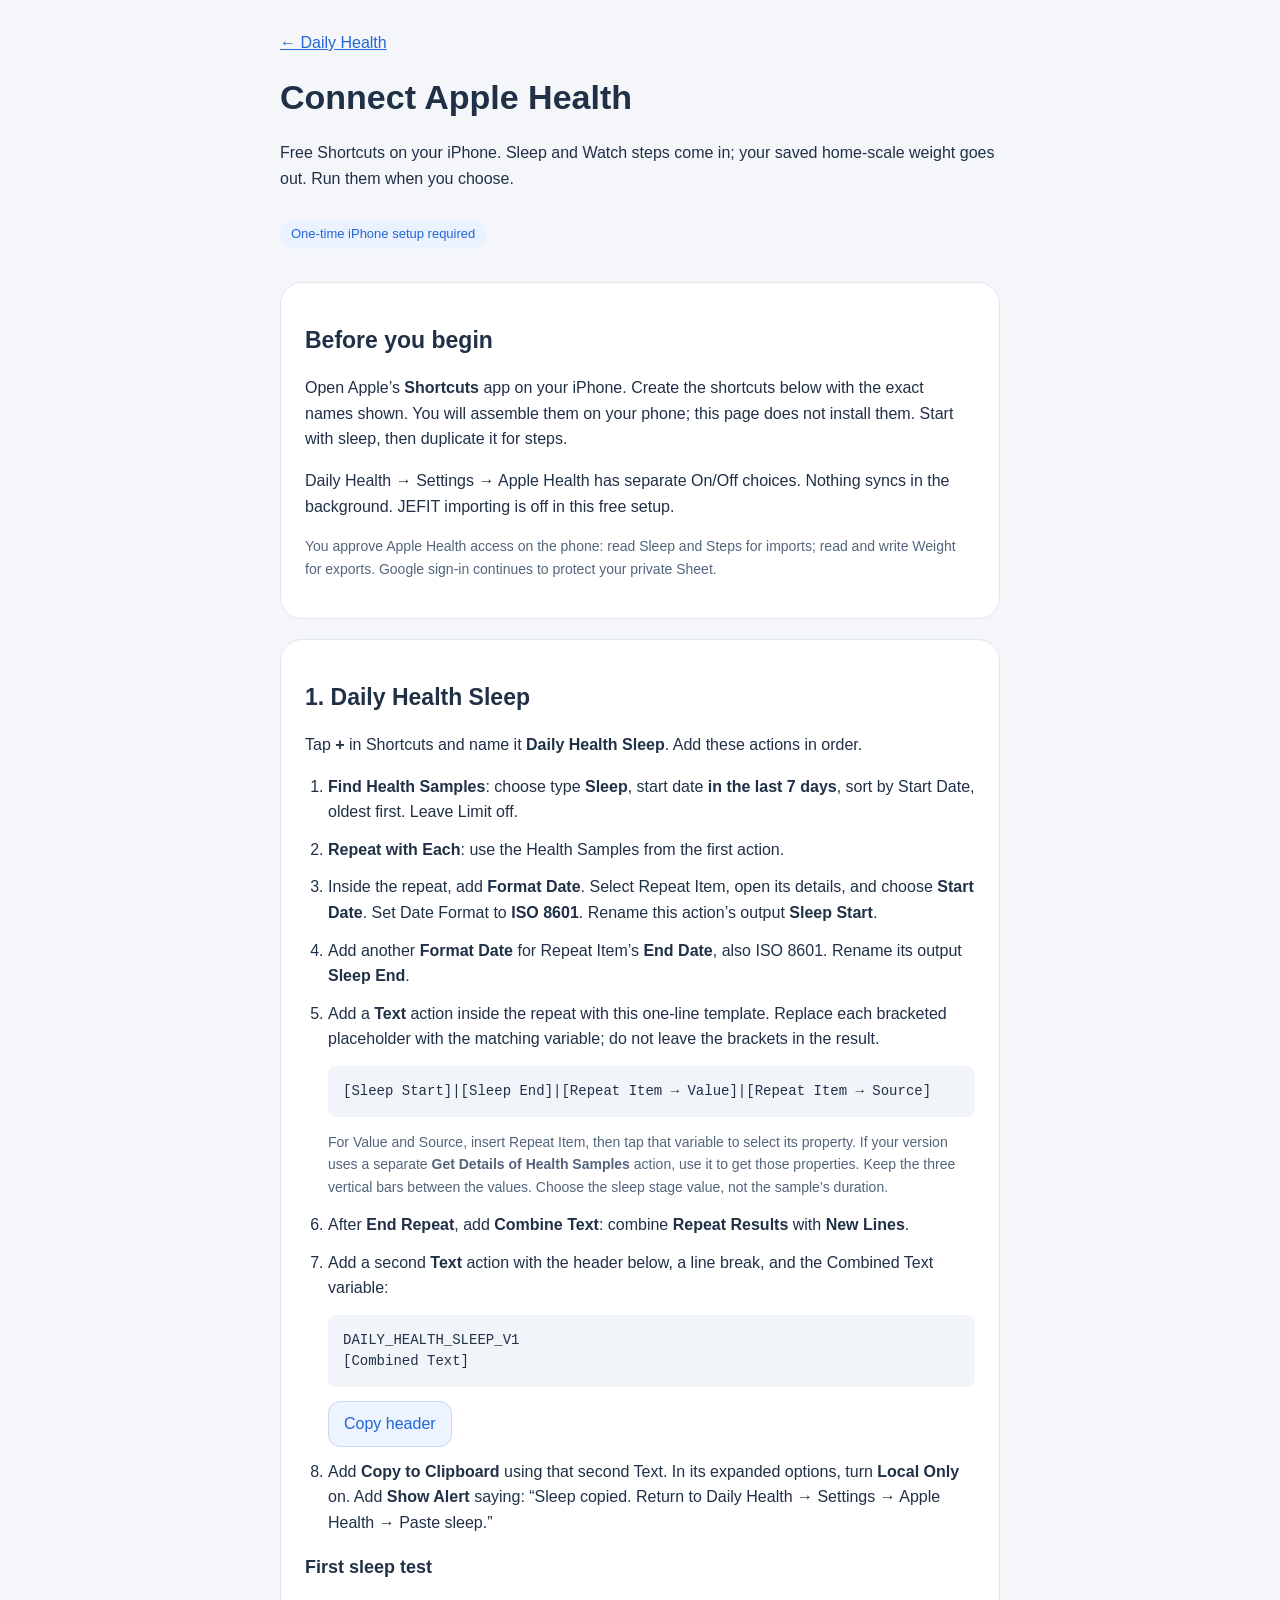
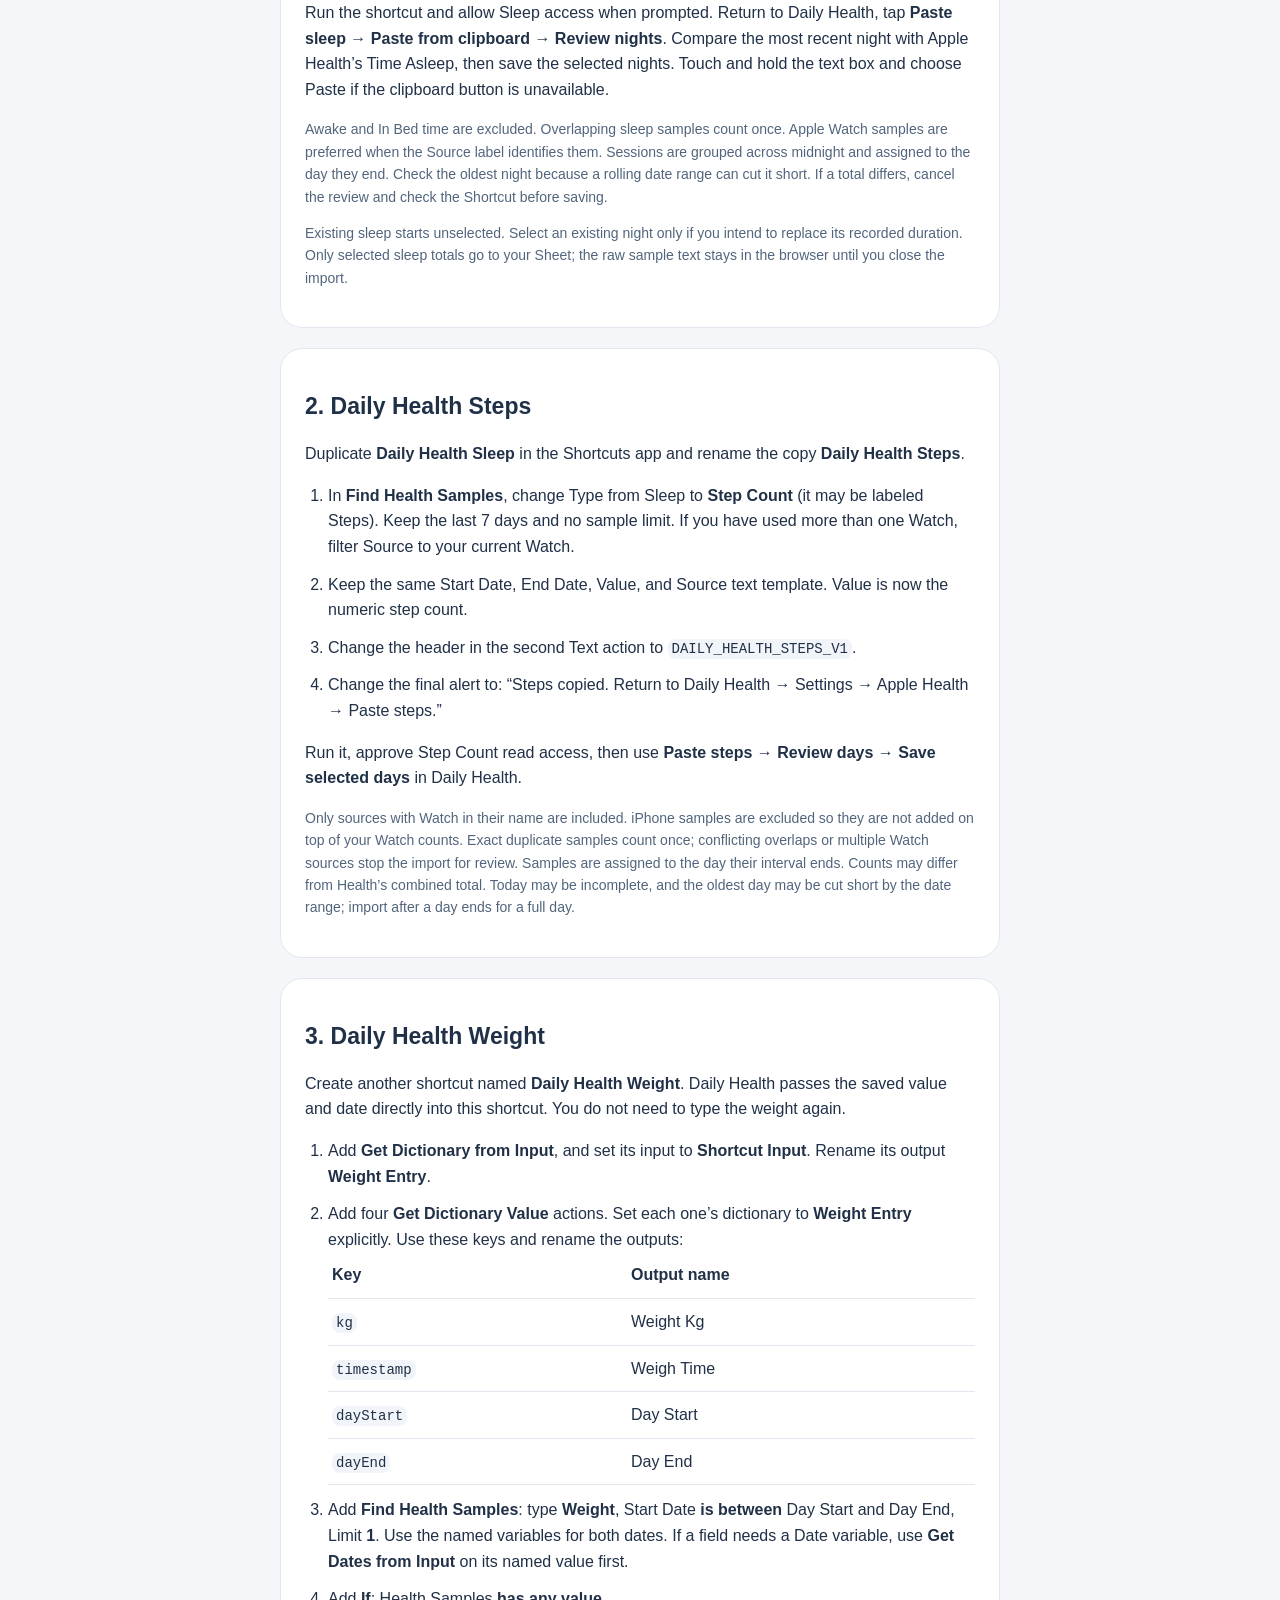
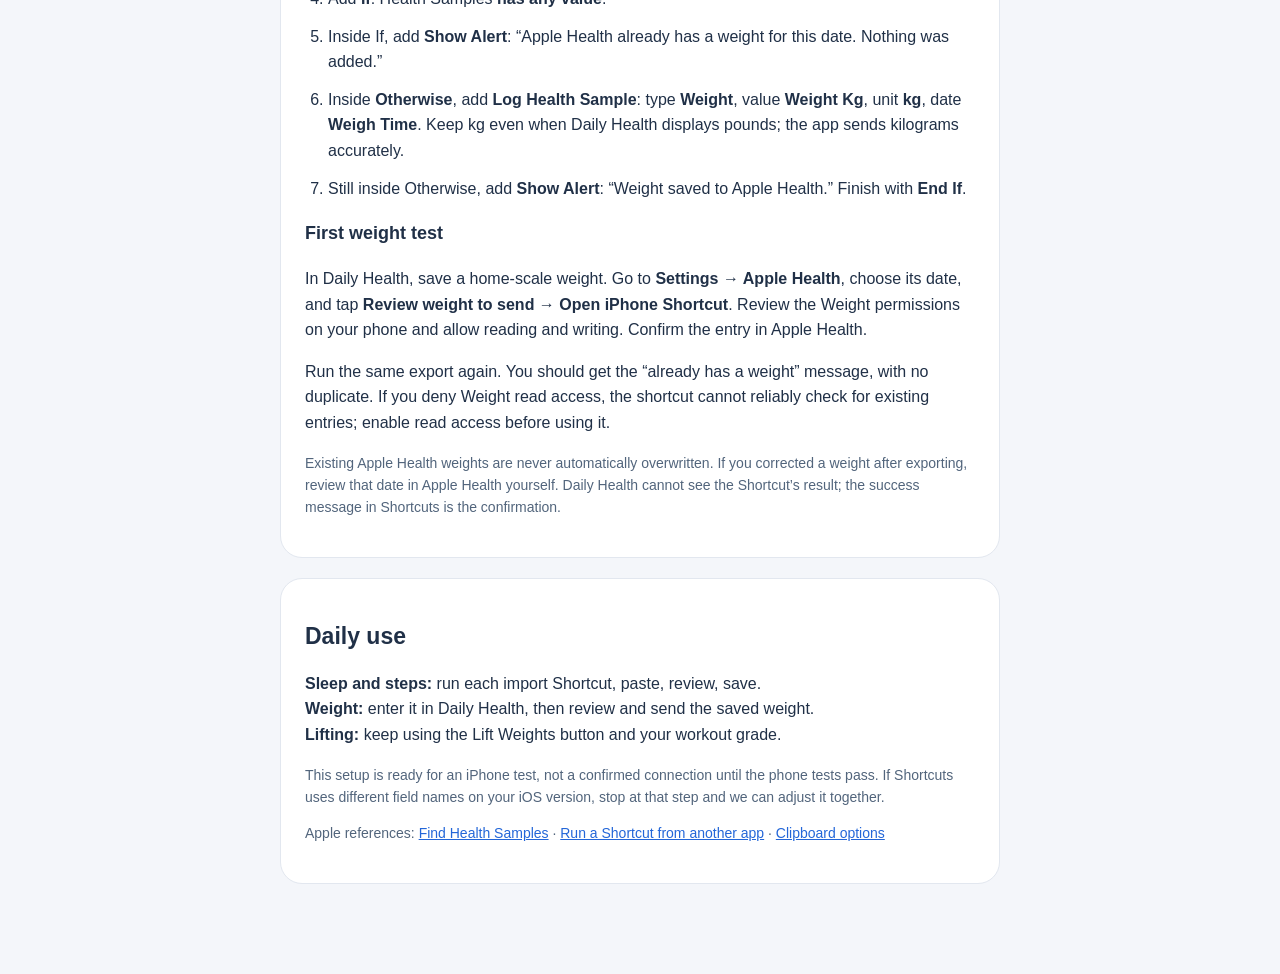
==== apple-health-setup.html @ aa25a43f "Add daily steps and free Apple Health Shortcut import/export" ====
<!doctype html>
<html lang="en"><head><meta charset="utf-8"><meta name="viewport" content="width=device-width,initial-scale=1"><title>Apple Health setup · Daily Health</title><link rel="apple-touch-icon" sizes="180x180" href="/apple-touch-icon.png">
  <link rel="icon" type="image/png" sizes="192x192" href="/assets/icon-192.png">
  <link rel="manifest" href="/manifest.webmanifest">
  <meta name="apple-mobile-web-app-capable" content="yes">
  <meta name="mobile-web-app-capable" content="yes">
  <meta name="apple-mobile-web-app-status-bar-style" content="default">
<style>body{font:16px/1.6 -apple-system,BlinkMacSystemFont,"Segoe UI",sans-serif;background:#f4f6fa;color:#203047;margin:0}main{max-width:720px;margin:auto;padding:30px 20px 70px}h1{font-size:34px;line-height:1.15}h2{font-size:23px;line-height:1.3}h3{font-size:18px}section{padding:24px;background:white;border:1px solid #e2e7ef;border-radius:22px;margin:20px 0}li{margin:12px 0}ol{padding-left:23px}a{color:#2366d8}code,pre{font:14px/1.5 ui-monospace,monospace;background:#f1f4f9;border-radius:8px}code{padding:2px 4px}pre{padding:15px;white-space:pre-wrap;overflow-wrap:anywhere}.note{font-size:14px;color:#52657c}.tag{display:inline-block;border-radius:30px;padding:4px 11px;background:#eaf2ff;color:#2366d8;font-size:13px}table{border-collapse:collapse;width:100%}td,th{text-align:left;padding:10px 4px;border-bottom:1px solid #e2e7ef}button{font:inherit;min-height:44px;border:1px solid #cbd9eb;border-radius:12px;padding:9px 15px;background:#edf3ff;color:#2366d8}summary{font-weight:650;cursor:pointer;min-height:44px}</style></head>
<body><main><a href="/">← Daily Health</a><h1>Connect Apple Health</h1><p>Free Shortcuts on your iPhone. Sleep and Watch steps come in; your saved home-scale weight goes out. Run them when you choose.</p><p class="tag">One-time iPhone setup required</p>
<section><h2>Before you begin</h2><p>Open Apple’s <strong>Shortcuts</strong> app on your iPhone. Create the shortcuts below with the exact names shown. You will assemble them on your phone; this page does not install them. Start with sleep, then duplicate it for steps.</p><p>Daily Health → Settings → Apple Health has separate On/Off choices. Nothing syncs in the background. JEFIT importing is off in this free setup.</p><p class="note">You approve Apple Health access on the phone: read Sleep and Steps for imports; read and write Weight for exports. Google sign-in continues to protect your private Sheet.</p></section>
<section id="sleep"><h2>1. Daily Health Sleep</h2><p>Tap <strong>+</strong> in Shortcuts and name it <strong>Daily Health Sleep</strong>. Add these actions in order.</p>
<ol><li><strong>Find Health Samples</strong>: choose type <strong>Sleep</strong>, start date <strong>in the last 7 days</strong>, sort by Start Date, oldest first. Leave Limit off.</li>
<li><strong>Repeat with Each</strong>: use the Health Samples from the first action.</li>
<li>Inside the repeat, add <strong>Format Date</strong>. Select Repeat Item, open its details, and choose <strong>Start Date</strong>. Set Date Format to <strong>ISO 8601</strong>. Rename this action’s output <strong>Sleep Start</strong>.</li>
<li>Add another <strong>Format Date</strong> for Repeat Item’s <strong>End Date</strong>, also ISO 8601. Rename its output <strong>Sleep End</strong>.</li>
<li>Add a <strong>Text</strong> action inside the repeat with this one-line template. Replace each bracketed placeholder with the matching variable; do not leave the brackets in the result.
<pre>[Sleep Start]|[Sleep End]|[Repeat Item → Value]|[Repeat Item → Source]</pre>
<p class="note">For Value and Source, insert Repeat Item, then tap that variable to select its property. If your version uses a separate <strong>Get Details of Health Samples</strong> action, use it to get those properties. Keep the three vertical bars between the values. Choose the sleep stage value, not the sample’s duration.</p></li>
<li>After <strong>End Repeat</strong>, add <strong>Combine Text</strong>: combine <strong>Repeat Results</strong> with <strong>New Lines</strong>.</li>
<li>Add a second <strong>Text</strong> action with the header below, a line break, and the Combined Text variable:
<pre>DAILY_HEALTH_SLEEP_V1
[Combined Text]</pre><button type="button" id="copy-header">Copy header</button></li>
<li>Add <strong>Copy to Clipboard</strong> using that second Text. In its expanded options, turn <strong>Local Only</strong> on. Add <strong>Show Alert</strong> saying: “Sleep copied. Return to Daily Health → Settings → Apple Health → Paste sleep.”</li></ol>
<h3>First sleep test</h3><p>Run the shortcut and allow Sleep access when prompted. Return to Daily Health, tap <strong>Paste sleep → Paste from clipboard → Review nights</strong>. Compare the most recent night with Apple Health’s Time Asleep, then save the selected nights. Touch and hold the text box and choose Paste if the clipboard button is unavailable.</p><p class="note">Awake and In Bed time are excluded. Overlapping sleep samples count once. Apple Watch samples are preferred when the Source label identifies them. Sessions are grouped across midnight and assigned to the day they end. Check the oldest night because a rolling date range can cut it short. If a total differs, cancel the review and check the Shortcut before saving.</p><p class="note">Existing sleep starts unselected. Select an existing night only if you intend to replace its recorded duration. Only selected sleep totals go to your Sheet; the raw sample text stays in the browser until you close the import.</p></section>
<section id="steps"><h2>2. Daily Health Steps</h2><p>Duplicate <strong>Daily Health Sleep</strong> in the Shortcuts app and rename the copy <strong>Daily Health Steps</strong>.</p><ol><li>In <strong>Find Health Samples</strong>, change Type from Sleep to <strong>Step Count</strong> (it may be labeled Steps). Keep the last 7 days and no sample limit. If you have used more than one Watch, filter Source to your current Watch.</li><li>Keep the same Start Date, End Date, Value, and Source text template. Value is now the numeric step count.</li><li>Change the header in the second Text action to <code>DAILY_HEALTH_STEPS_V1</code>.</li><li>Change the final alert to: “Steps copied. Return to Daily Health → Settings → Apple Health → Paste steps.”</li></ol><p>Run it, approve Step Count read access, then use <strong>Paste steps → Review days → Save selected days</strong> in Daily Health.</p><p class="note">Only sources with Watch in their name are included. iPhone samples are excluded so they are not added on top of your Watch counts. Exact duplicate samples count once; conflicting overlaps or multiple Watch sources stop the import for review. Samples are assigned to the day their interval ends. Counts may differ from Health’s combined total. Today may be incomplete, and the oldest day may be cut short by the date range; import after a day ends for a full day.</p></section>
<section id="weight"><h2>3. Daily Health Weight</h2><p>Create another shortcut named <strong>Daily Health Weight</strong>. Daily Health passes the saved value and date directly into this shortcut. You do not need to type the weight again.</p>
<ol><li>Add <strong>Get Dictionary from Input</strong>, and set its input to <strong>Shortcut Input</strong>. Rename its output <strong>Weight Entry</strong>.</li>
<li>Add four <strong>Get Dictionary Value</strong> actions. Set each one’s dictionary to <strong>Weight Entry</strong> explicitly. Use these keys and rename the outputs:
<table><tr><th>Key</th><th>Output name</th></tr><tr><td><code>kg</code></td><td>Weight Kg</td></tr><tr><td><code>timestamp</code></td><td>Weigh Time</td></tr><tr><td><code>dayStart</code></td><td>Day Start</td></tr><tr><td><code>dayEnd</code></td><td>Day End</td></tr></table></li>
<li>Add <strong>Find Health Samples</strong>: type <strong>Weight</strong>, Start Date <strong>is between</strong> Day Start and Day End, Limit <strong>1</strong>. Use the named variables for both dates. If a field needs a Date variable, use <strong>Get Dates from Input</strong> on its named value first.</li>
<li>Add <strong>If</strong>: Health Samples <strong>has any value</strong>.</li>
<li>Inside If, add <strong>Show Alert</strong>: “Apple Health already has a weight for this date. Nothing was added.”</li>
<li>Inside <strong>Otherwise</strong>, add <strong>Log Health Sample</strong>: type <strong>Weight</strong>, value <strong>Weight Kg</strong>, unit <strong>kg</strong>, date <strong>Weigh Time</strong>. Keep kg even when Daily Health displays pounds; the app sends kilograms accurately.</li>
<li>Still inside Otherwise, add <strong>Show Alert</strong>: “Weight saved to Apple Health.” Finish with <strong>End If</strong>.</li></ol>
<h3>First weight test</h3><p>In Daily Health, save a home-scale weight. Go to <strong>Settings → Apple Health</strong>, choose its date, and tap <strong>Review weight to send → Open iPhone Shortcut</strong>. Review the Weight permissions on your phone and allow reading and writing. Confirm the entry in Apple Health.</p><p>Run the same export again. You should get the “already has a weight” message, with no duplicate. If you deny Weight read access, the shortcut cannot reliably check for existing entries; enable read access before using it.</p><p class="note">Existing Apple Health weights are never automatically overwritten. If you corrected a weight after exporting, review that date in Apple Health yourself. Daily Health cannot see the Shortcut’s result; the success message in Shortcuts is the confirmation.</p></section>
<section><h2>Daily use</h2><p><strong>Sleep and steps:</strong> run each import Shortcut, paste, review, save.<br><strong>Weight:</strong> enter it in Daily Health, then review and send the saved weight.<br><strong>Lifting:</strong> keep using the Lift Weights button and your workout grade.</p><p class="note">This setup is ready for an iPhone test, not a confirmed connection until the phone tests pass. If Shortcuts uses different field names on your iOS version, stop at that step and we can adjust it together.</p><p class="note">Apple references: <a href="https://support.apple.com/guide/shortcuts/apd3c845e881/ios">Find Health Samples</a> · <a href="https://support.apple.com/guide/shortcuts/apd624386f42/ios">Run a Shortcut from another app</a> · <a href="https://support.apple.com/guide/shortcuts/apd081d9d61f/ios">Clipboard options</a></p></section>
</main><script>document.getElementById('copy-header').onclick=async function(){try{await navigator.clipboard.writeText('DAILY_HEALTH_SLEEP_V1');this.textContent='Copied';}catch{this.textContent='Select and copy DAILY_HEALTH_SLEEP_V1 above';}};</script></body></html>
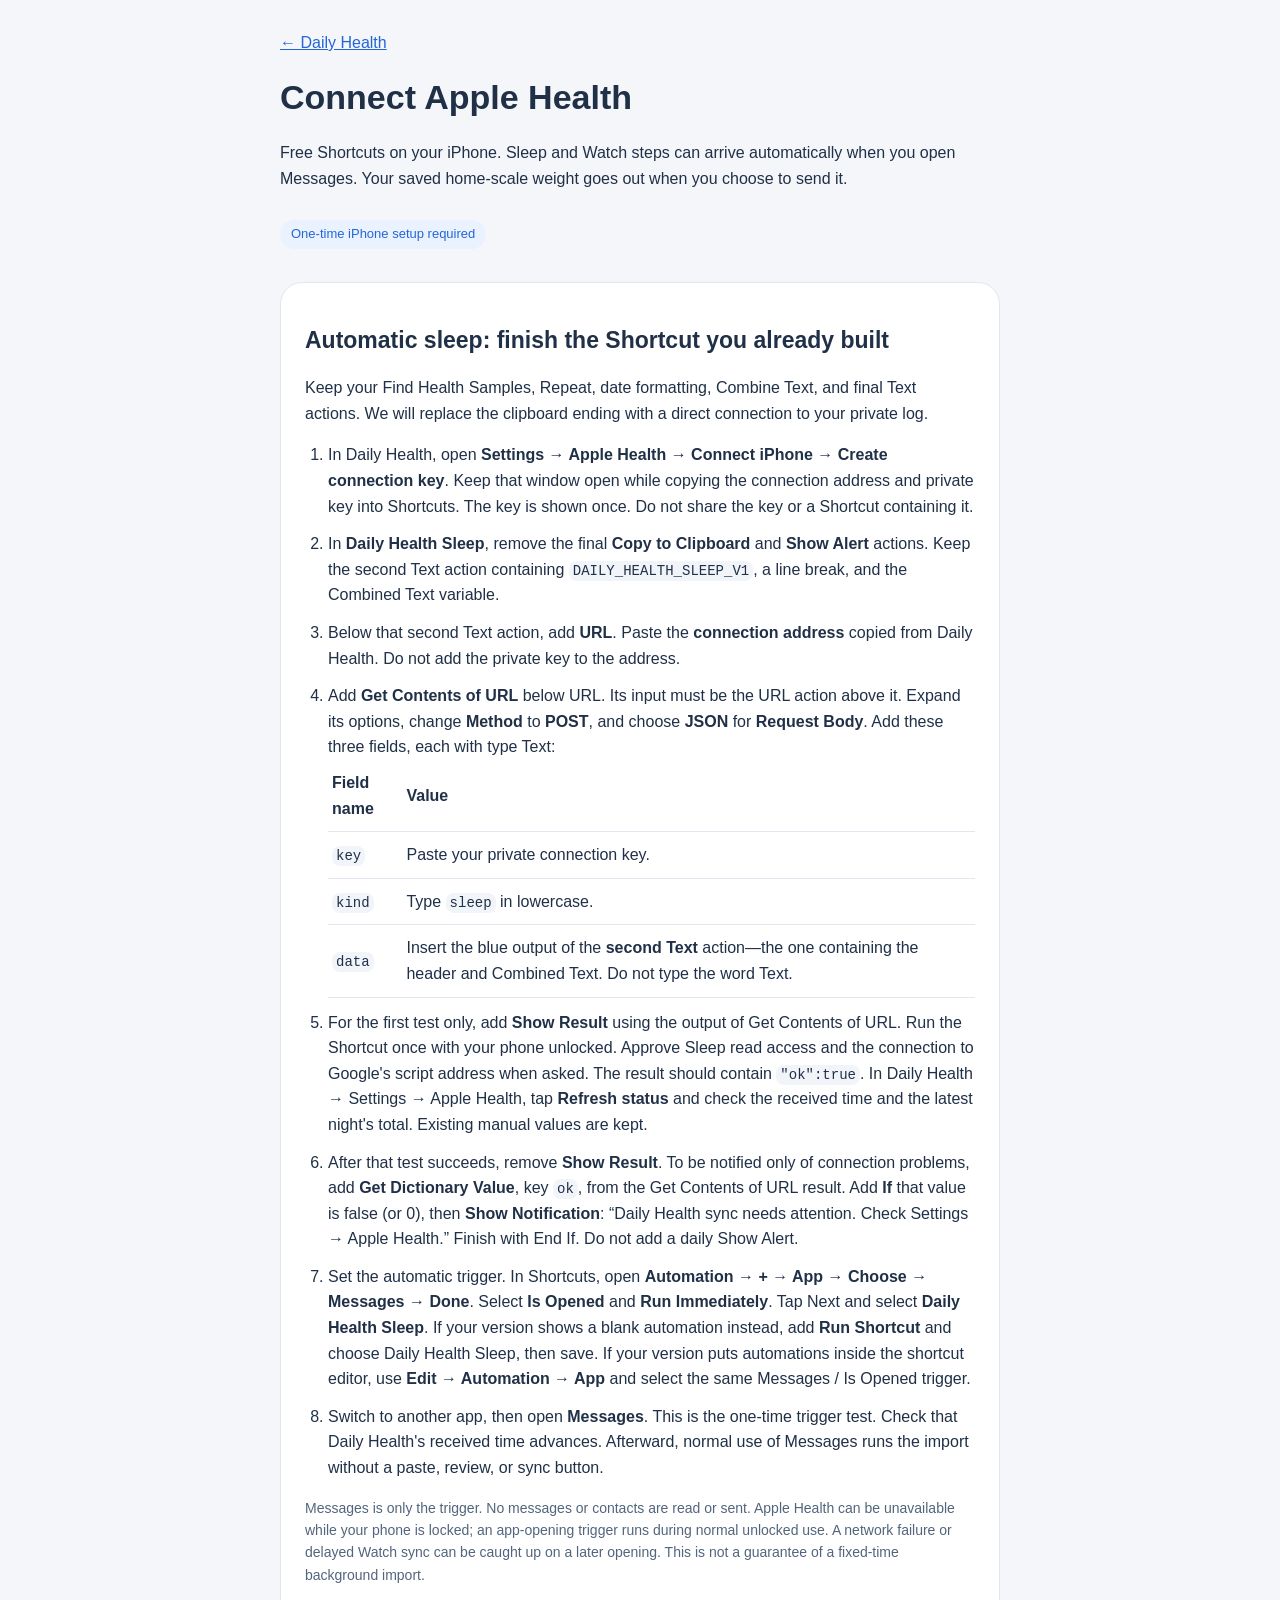
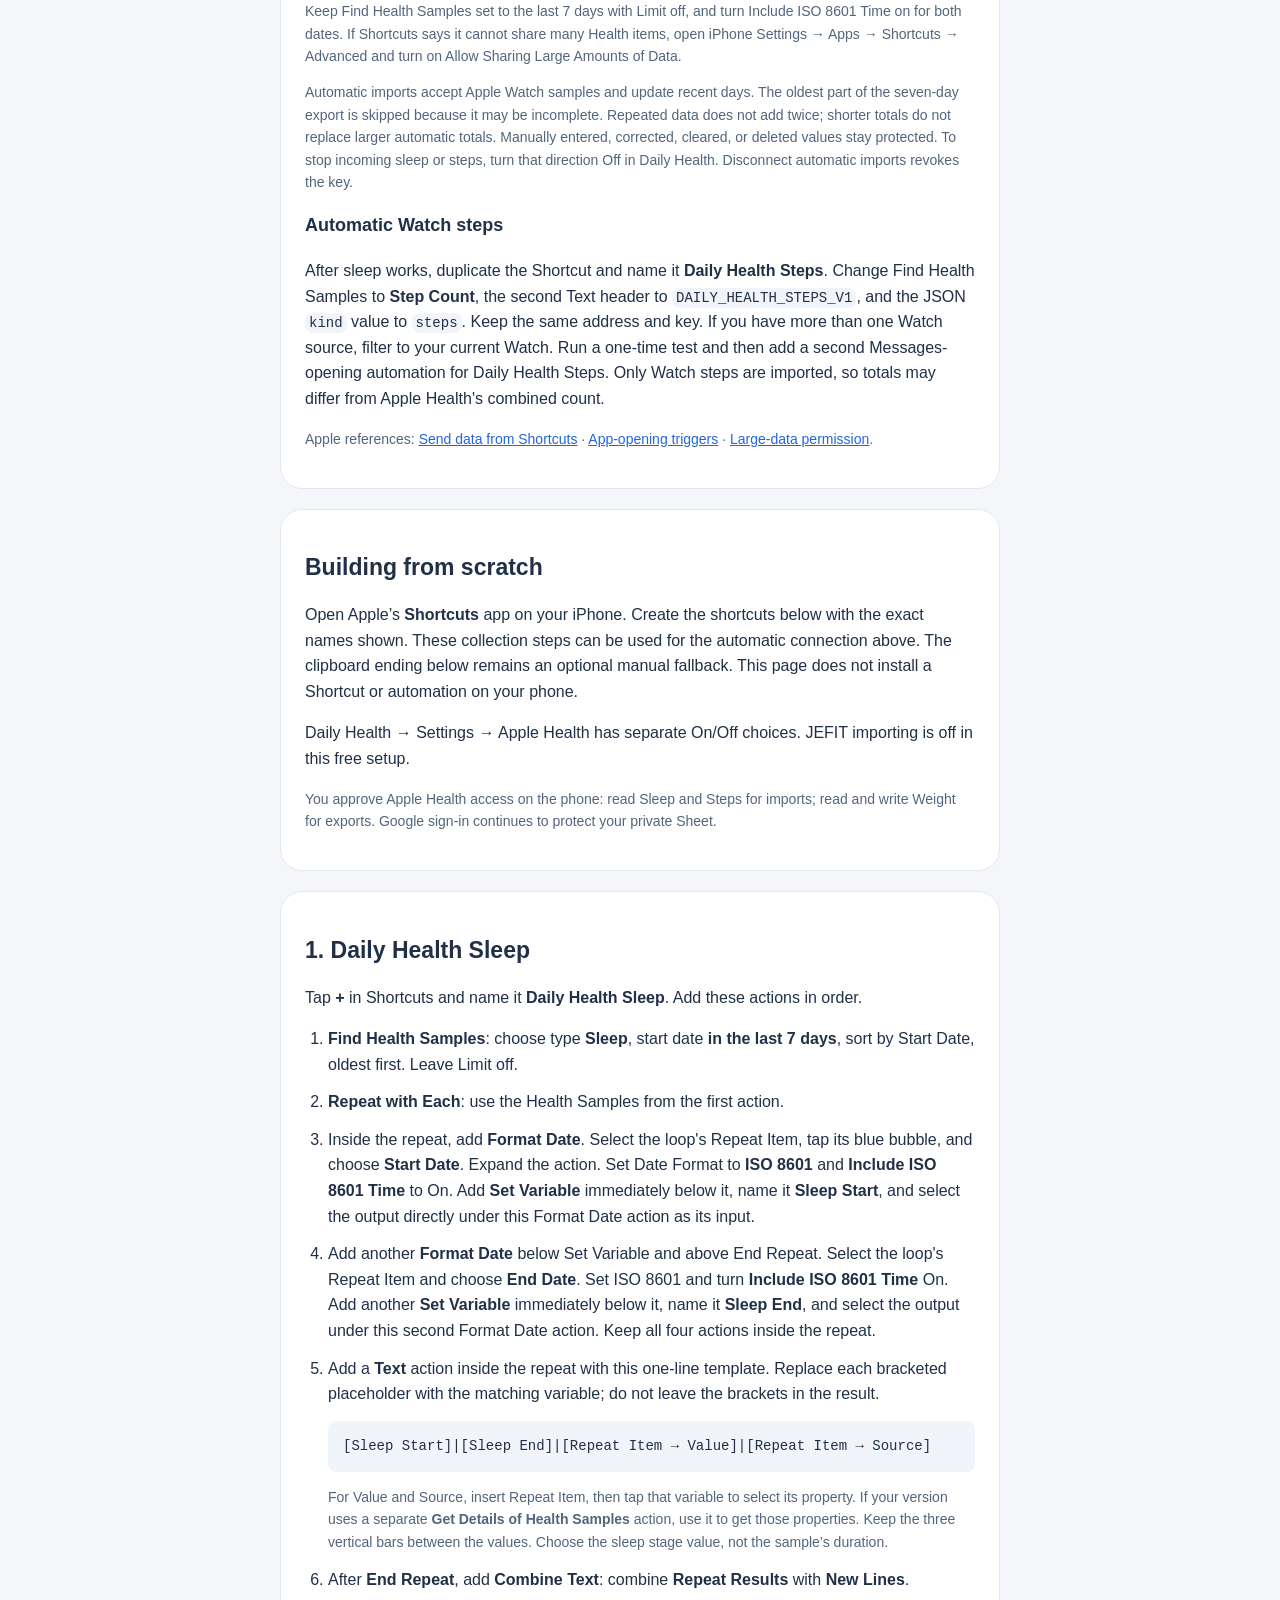
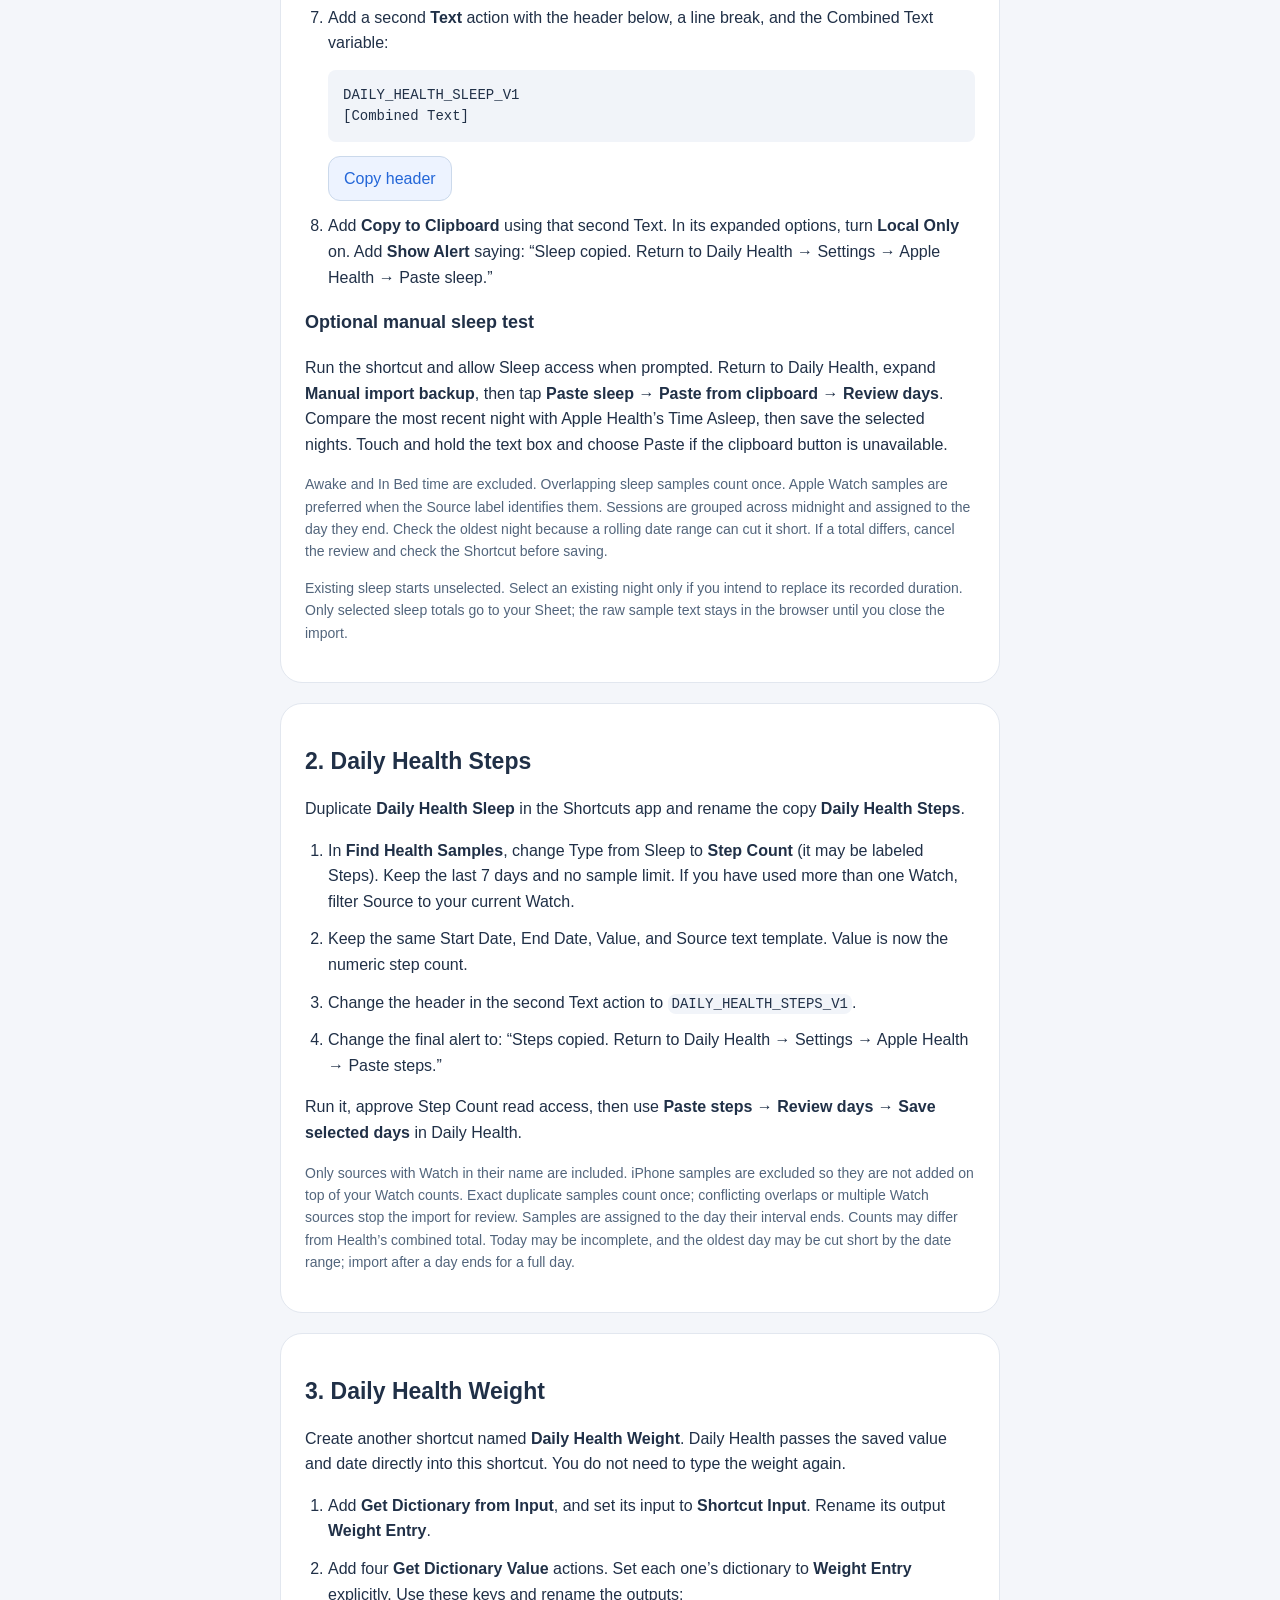
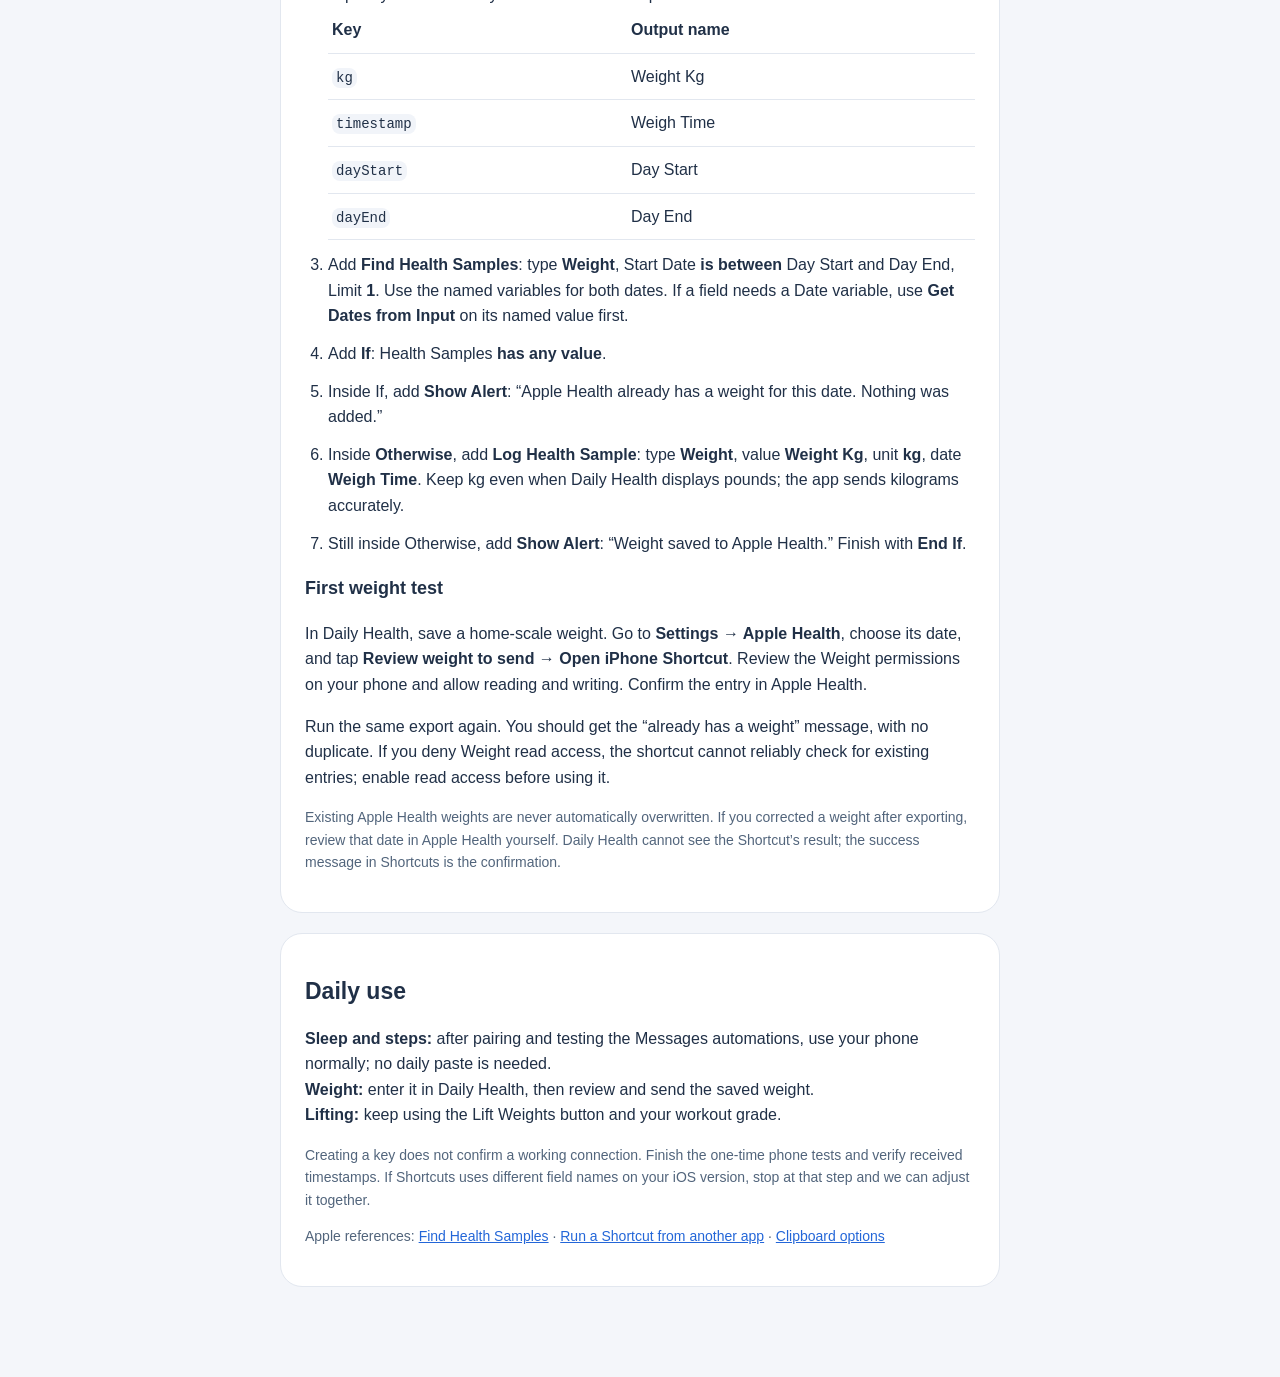
==== commit a6bd20b1: "Publish Daily Health 0.6 automatic sync setup and connection controls" ====
--- a/apple-health-setup.html
+++ b/apple-health-setup.html
@@ -6,13 +6,28 @@
   <meta name="mobile-web-app-capable" content="yes">
   <meta name="apple-mobile-web-app-status-bar-style" content="default">
 <style>body{font:16px/1.6 -apple-system,BlinkMacSystemFont,"Segoe UI",sans-serif;background:#f4f6fa;color:#203047;margin:0}main{max-width:720px;margin:auto;padding:30px 20px 70px}h1{font-size:34px;line-height:1.15}h2{font-size:23px;line-height:1.3}h3{font-size:18px}section{padding:24px;background:white;border:1px solid #e2e7ef;border-radius:22px;margin:20px 0}li{margin:12px 0}ol{padding-left:23px}a{color:#2366d8}code,pre{font:14px/1.5 ui-monospace,monospace;background:#f1f4f9;border-radius:8px}code{padding:2px 4px}pre{padding:15px;white-space:pre-wrap;overflow-wrap:anywhere}.note{font-size:14px;color:#52657c}.tag{display:inline-block;border-radius:30px;padding:4px 11px;background:#eaf2ff;color:#2366d8;font-size:13px}table{border-collapse:collapse;width:100%}td,th{text-align:left;padding:10px 4px;border-bottom:1px solid #e2e7ef}button{font:inherit;min-height:44px;border:1px solid #cbd9eb;border-radius:12px;padding:9px 15px;background:#edf3ff;color:#2366d8}summary{font-weight:650;cursor:pointer;min-height:44px}</style></head>
-<body><main><a href="/">← Daily Health</a><h1>Connect Apple Health</h1><p>Free Shortcuts on your iPhone. Sleep and Watch steps come in; your saved home-scale weight goes out. Run them when you choose.</p><p class="tag">One-time iPhone setup required</p>
-<section><h2>Before you begin</h2><p>Open Apple’s <strong>Shortcuts</strong> app on your iPhone. Create the shortcuts below with the exact names shown. You will assemble them on your phone; this page does not install them. Start with sleep, then duplicate it for steps.</p><p>Daily Health → Settings → Apple Health has separate On/Off choices. Nothing syncs in the background. JEFIT importing is off in this free setup.</p><p class="note">You approve Apple Health access on the phone: read Sleep and Steps for imports; read and write Weight for exports. Google sign-in continues to protect your private Sheet.</p></section>
+<body><main><a href="/">← Daily Health</a><h1>Connect Apple Health</h1><p>Free Shortcuts on your iPhone. Sleep and Watch steps can arrive automatically when you open Messages. Your saved home-scale weight goes out when you choose to send it.</p><p class="tag">One-time iPhone setup required</p>
+<section id="automatic"><h2>Automatic sleep: finish the Shortcut you already built</h2><p>Keep your Find Health Samples, Repeat, date formatting, Combine Text, and final Text actions. We will replace the clipboard ending with a direct connection to your private log.</p>
+<ol><li>In Daily Health, open <strong>Settings → Apple Health → Connect iPhone → Create connection key</strong>. Keep that window open while copying the connection address and private key into Shortcuts. The key is shown once. Do not share the key or a Shortcut containing it.</li>
+<li>In <strong>Daily Health Sleep</strong>, remove the final <strong>Copy to Clipboard</strong> and <strong>Show Alert</strong> actions. Keep the second Text action containing <code>DAILY_HEALTH_SLEEP_V1</code>, a line break, and the Combined Text variable.</li>
+<li>Below that second Text action, add <strong>URL</strong>. Paste the <strong>connection address</strong> copied from Daily Health. Do not add the private key to the address.</li>
+<li>Add <strong>Get Contents of URL</strong> below URL. Its input must be the URL action above it. Expand its options, change <strong>Method</strong> to <strong>POST</strong>, and choose <strong>JSON</strong> for <strong>Request Body</strong>. Add these three fields, each with type Text:
+<table><tr><th>Field name</th><th>Value</th></tr><tr><td><code>key</code></td><td>Paste your private connection key.</td></tr><tr><td><code>kind</code></td><td>Type <code>sleep</code> in lowercase.</td></tr><tr><td><code>data</code></td><td>Insert the blue output of the <strong>second Text</strong> action—the one containing the header and Combined Text. Do not type the word Text.</td></tr></table></li>
+<li>For the first test only, add <strong>Show Result</strong> using the output of Get Contents of URL. Run the Shortcut once with your phone unlocked. Approve Sleep read access and the connection to Google's script address when asked. The result should contain <code>"ok":true</code>. In Daily Health → Settings → Apple Health, tap <strong>Refresh status</strong> and check the received time and the latest night's total. Existing manual values are kept.</li>
+<li>After that test succeeds, remove <strong>Show Result</strong>. To be notified only of connection problems, add <strong>Get Dictionary Value</strong>, key <code>ok</code>, from the Get Contents of URL result. Add <strong>If</strong> that value is false (or 0), then <strong>Show Notification</strong>: “Daily Health sync needs attention. Check Settings → Apple Health.” Finish with End If. Do not add a daily Show Alert.</li>
+<li>Set the automatic trigger. In Shortcuts, open <strong>Automation → + → App → Choose → Messages → Done</strong>. Select <strong>Is Opened</strong> and <strong>Run Immediately</strong>. Tap Next and select <strong>Daily Health Sleep</strong>. If your version shows a blank automation instead, add <strong>Run Shortcut</strong> and choose Daily Health Sleep, then save. If your version puts automations inside the shortcut editor, use <strong>Edit → Automation → App</strong> and select the same Messages / Is Opened trigger.</li>
+<li>Switch to another app, then open <strong>Messages</strong>. This is the one-time trigger test. Check that Daily Health's received time advances. Afterward, normal use of Messages runs the import without a paste, review, or sync button.</li></ol>
+<p class="note">Messages is only the trigger. No messages or contacts are read or sent. Apple Health can be unavailable while your phone is locked; an app-opening trigger runs during normal unlocked use. A network failure or delayed Watch sync can be caught up on a later opening. This is not a guarantee of a fixed-time background import.</p>
+<p class="note">Keep Find Health Samples set to the last 7 days with Limit off, and turn Include ISO 8601 Time on for both dates. If Shortcuts says it cannot share many Health items, open iPhone Settings → Apps → Shortcuts → Advanced and turn on Allow Sharing Large Amounts of Data.</p>
+<p class="note">Automatic imports accept Apple Watch samples and update recent days. The oldest part of the seven-day export is skipped because it may be incomplete. Repeated data does not add twice; shorter totals do not replace larger automatic totals. Manually entered, corrected, cleared, or deleted values stay protected. To stop incoming sleep or steps, turn that direction Off in Daily Health. Disconnect automatic imports revokes the key.</p>
+<h3>Automatic Watch steps</h3><p>After sleep works, duplicate the Shortcut and name it <strong>Daily Health Steps</strong>. Change Find Health Samples to <strong>Step Count</strong>, the second Text header to <code>DAILY_HEALTH_STEPS_V1</code>, and the JSON <code>kind</code> value to <code>steps</code>. Keep the same address and key. If you have more than one Watch source, filter to your current Watch. Run a one-time test and then add a second Messages-opening automation for Daily Health Steps. Only Watch steps are imported, so totals may differ from Apple Health's combined count.</p>
+<p class="note">Apple references: <a href="https://support.apple.com/guide/shortcuts/apd58d46713f/ios">Send data from Shortcuts</a> · <a href="https://support.apple.com/guide/shortcuts/apde31e9638b/ios">App-opening triggers</a> · <a href="https://support.apple.com/guide/shortcuts/apd961a4fc65/ios">Large-data permission</a>.</p></section>
+<section><h2>Building from scratch</h2><p>Open Apple’s <strong>Shortcuts</strong> app on your iPhone. Create the shortcuts below with the exact names shown. These collection steps can be used for the automatic connection above. The clipboard ending below remains an optional manual fallback. This page does not install a Shortcut or automation on your phone.</p><p>Daily Health → Settings → Apple Health has separate On/Off choices. JEFIT importing is off in this free setup.</p><p class="note">You approve Apple Health access on the phone: read Sleep and Steps for imports; read and write Weight for exports. Google sign-in continues to protect your private Sheet.</p></section>
 <section id="sleep"><h2>1. Daily Health Sleep</h2><p>Tap <strong>+</strong> in Shortcuts and name it <strong>Daily Health Sleep</strong>. Add these actions in order.</p>
 <ol><li><strong>Find Health Samples</strong>: choose type <strong>Sleep</strong>, start date <strong>in the last 7 days</strong>, sort by Start Date, oldest first. Leave Limit off.</li>
 <li><strong>Repeat with Each</strong>: use the Health Samples from the first action.</li>
-<li>Inside the repeat, add <strong>Format Date</strong>. Select Repeat Item, open its details, and choose <strong>Start Date</strong>. Set Date Format to <strong>ISO 8601</strong>. Rename this action’s output <strong>Sleep Start</strong>.</li>
-<li>Add another <strong>Format Date</strong> for Repeat Item’s <strong>End Date</strong>, also ISO 8601. Rename its output <strong>Sleep End</strong>.</li>
+<li>Inside the repeat, add <strong>Format Date</strong>. Select the loop's Repeat Item, tap its blue bubble, and choose <strong>Start Date</strong>. Expand the action. Set Date Format to <strong>ISO 8601</strong> and <strong>Include ISO 8601 Time</strong> to On. Add <strong>Set Variable</strong> immediately below it, name it <strong>Sleep Start</strong>, and select the output directly under this Format Date action as its input.</li>
+<li>Add another <strong>Format Date</strong> below Set Variable and above End Repeat. Select the loop's Repeat Item and choose <strong>End Date</strong>. Set ISO 8601 and turn <strong>Include ISO 8601 Time</strong> On. Add another <strong>Set Variable</strong> immediately below it, name it <strong>Sleep End</strong>, and select the output under this second Format Date action. Keep all four actions inside the repeat.</li>
 <li>Add a <strong>Text</strong> action inside the repeat with this one-line template. Replace each bracketed placeholder with the matching variable; do not leave the brackets in the result.
 <pre>[Sleep Start]|[Sleep End]|[Repeat Item → Value]|[Repeat Item → Source]</pre>
 <p class="note">For Value and Source, insert Repeat Item, then tap that variable to select its property. If your version uses a separate <strong>Get Details of Health Samples</strong> action, use it to get those properties. Keep the three vertical bars between the values. Choose the sleep stage value, not the sample’s duration.</p></li>
@@ -21,7 +36,7 @@
 <pre>DAILY_HEALTH_SLEEP_V1
 [Combined Text]</pre><button type="button" id="copy-header">Copy header</button></li>
 <li>Add <strong>Copy to Clipboard</strong> using that second Text. In its expanded options, turn <strong>Local Only</strong> on. Add <strong>Show Alert</strong> saying: “Sleep copied. Return to Daily Health → Settings → Apple Health → Paste sleep.”</li></ol>
-<h3>First sleep test</h3><p>Run the shortcut and allow Sleep access when prompted. Return to Daily Health, tap <strong>Paste sleep → Paste from clipboard → Review nights</strong>. Compare the most recent night with Apple Health’s Time Asleep, then save the selected nights. Touch and hold the text box and choose Paste if the clipboard button is unavailable.</p><p class="note">Awake and In Bed time are excluded. Overlapping sleep samples count once. Apple Watch samples are preferred when the Source label identifies them. Sessions are grouped across midnight and assigned to the day they end. Check the oldest night because a rolling date range can cut it short. If a total differs, cancel the review and check the Shortcut before saving.</p><p class="note">Existing sleep starts unselected. Select an existing night only if you intend to replace its recorded duration. Only selected sleep totals go to your Sheet; the raw sample text stays in the browser until you close the import.</p></section>
+<h3>Optional manual sleep test</h3><p>Run the shortcut and allow Sleep access when prompted. Return to Daily Health, expand <strong>Manual import backup</strong>, then tap <strong>Paste sleep → Paste from clipboard → Review days</strong>. Compare the most recent night with Apple Health’s Time Asleep, then save the selected nights. Touch and hold the text box and choose Paste if the clipboard button is unavailable.</p><p class="note">Awake and In Bed time are excluded. Overlapping sleep samples count once. Apple Watch samples are preferred when the Source label identifies them. Sessions are grouped across midnight and assigned to the day they end. Check the oldest night because a rolling date range can cut it short. If a total differs, cancel the review and check the Shortcut before saving.</p><p class="note">Existing sleep starts unselected. Select an existing night only if you intend to replace its recorded duration. Only selected sleep totals go to your Sheet; the raw sample text stays in the browser until you close the import.</p></section>
 <section id="steps"><h2>2. Daily Health Steps</h2><p>Duplicate <strong>Daily Health Sleep</strong> in the Shortcuts app and rename the copy <strong>Daily Health Steps</strong>.</p><ol><li>In <strong>Find Health Samples</strong>, change Type from Sleep to <strong>Step Count</strong> (it may be labeled Steps). Keep the last 7 days and no sample limit. If you have used more than one Watch, filter Source to your current Watch.</li><li>Keep the same Start Date, End Date, Value, and Source text template. Value is now the numeric step count.</li><li>Change the header in the second Text action to <code>DAILY_HEALTH_STEPS_V1</code>.</li><li>Change the final alert to: “Steps copied. Return to Daily Health → Settings → Apple Health → Paste steps.”</li></ol><p>Run it, approve Step Count read access, then use <strong>Paste steps → Review days → Save selected days</strong> in Daily Health.</p><p class="note">Only sources with Watch in their name are included. iPhone samples are excluded so they are not added on top of your Watch counts. Exact duplicate samples count once; conflicting overlaps or multiple Watch sources stop the import for review. Samples are assigned to the day their interval ends. Counts may differ from Health’s combined total. Today may be incomplete, and the oldest day may be cut short by the date range; import after a day ends for a full day.</p></section>
 <section id="weight"><h2>3. Daily Health Weight</h2><p>Create another shortcut named <strong>Daily Health Weight</strong>. Daily Health passes the saved value and date directly into this shortcut. You do not need to type the weight again.</p>
 <ol><li>Add <strong>Get Dictionary from Input</strong>, and set its input to <strong>Shortcut Input</strong>. Rename its output <strong>Weight Entry</strong>.</li>
@@ -33,5 +48,5 @@
 <li>Inside <strong>Otherwise</strong>, add <strong>Log Health Sample</strong>: type <strong>Weight</strong>, value <strong>Weight Kg</strong>, unit <strong>kg</strong>, date <strong>Weigh Time</strong>. Keep kg even when Daily Health displays pounds; the app sends kilograms accurately.</li>
 <li>Still inside Otherwise, add <strong>Show Alert</strong>: “Weight saved to Apple Health.” Finish with <strong>End If</strong>.</li></ol>
 <h3>First weight test</h3><p>In Daily Health, save a home-scale weight. Go to <strong>Settings → Apple Health</strong>, choose its date, and tap <strong>Review weight to send → Open iPhone Shortcut</strong>. Review the Weight permissions on your phone and allow reading and writing. Confirm the entry in Apple Health.</p><p>Run the same export again. You should get the “already has a weight” message, with no duplicate. If you deny Weight read access, the shortcut cannot reliably check for existing entries; enable read access before using it.</p><p class="note">Existing Apple Health weights are never automatically overwritten. If you corrected a weight after exporting, review that date in Apple Health yourself. Daily Health cannot see the Shortcut’s result; the success message in Shortcuts is the confirmation.</p></section>
-<section><h2>Daily use</h2><p><strong>Sleep and steps:</strong> run each import Shortcut, paste, review, save.<br><strong>Weight:</strong> enter it in Daily Health, then review and send the saved weight.<br><strong>Lifting:</strong> keep using the Lift Weights button and your workout grade.</p><p class="note">This setup is ready for an iPhone test, not a confirmed connection until the phone tests pass. If Shortcuts uses different field names on your iOS version, stop at that step and we can adjust it together.</p><p class="note">Apple references: <a href="https://support.apple.com/guide/shortcuts/apd3c845e881/ios">Find Health Samples</a> · <a href="https://support.apple.com/guide/shortcuts/apd624386f42/ios">Run a Shortcut from another app</a> · <a href="https://support.apple.com/guide/shortcuts/apd081d9d61f/ios">Clipboard options</a></p></section>
+<section><h2>Daily use</h2><p><strong>Sleep and steps:</strong> after pairing and testing the Messages automations, use your phone normally; no daily paste is needed.<br><strong>Weight:</strong> enter it in Daily Health, then review and send the saved weight.<br><strong>Lifting:</strong> keep using the Lift Weights button and your workout grade.</p><p class="note">Creating a key does not confirm a working connection. Finish the one-time phone tests and verify received timestamps. If Shortcuts uses different field names on your iOS version, stop at that step and we can adjust it together.</p><p class="note">Apple references: <a href="https://support.apple.com/guide/shortcuts/apd3c845e881/ios">Find Health Samples</a> · <a href="https://support.apple.com/guide/shortcuts/apd624386f42/ios">Run a Shortcut from another app</a> · <a href="https://support.apple.com/guide/shortcuts/apd081d9d61f/ios">Clipboard options</a></p></section>
 </main><script>document.getElementById('copy-header').onclick=async function(){try{await navigator.clipboard.writeText('DAILY_HEALTH_SLEEP_V1');this.textContent='Copied';}catch{this.textContent='Select and copy DAILY_HEALTH_SLEEP_V1 above';}};</script></body></html>
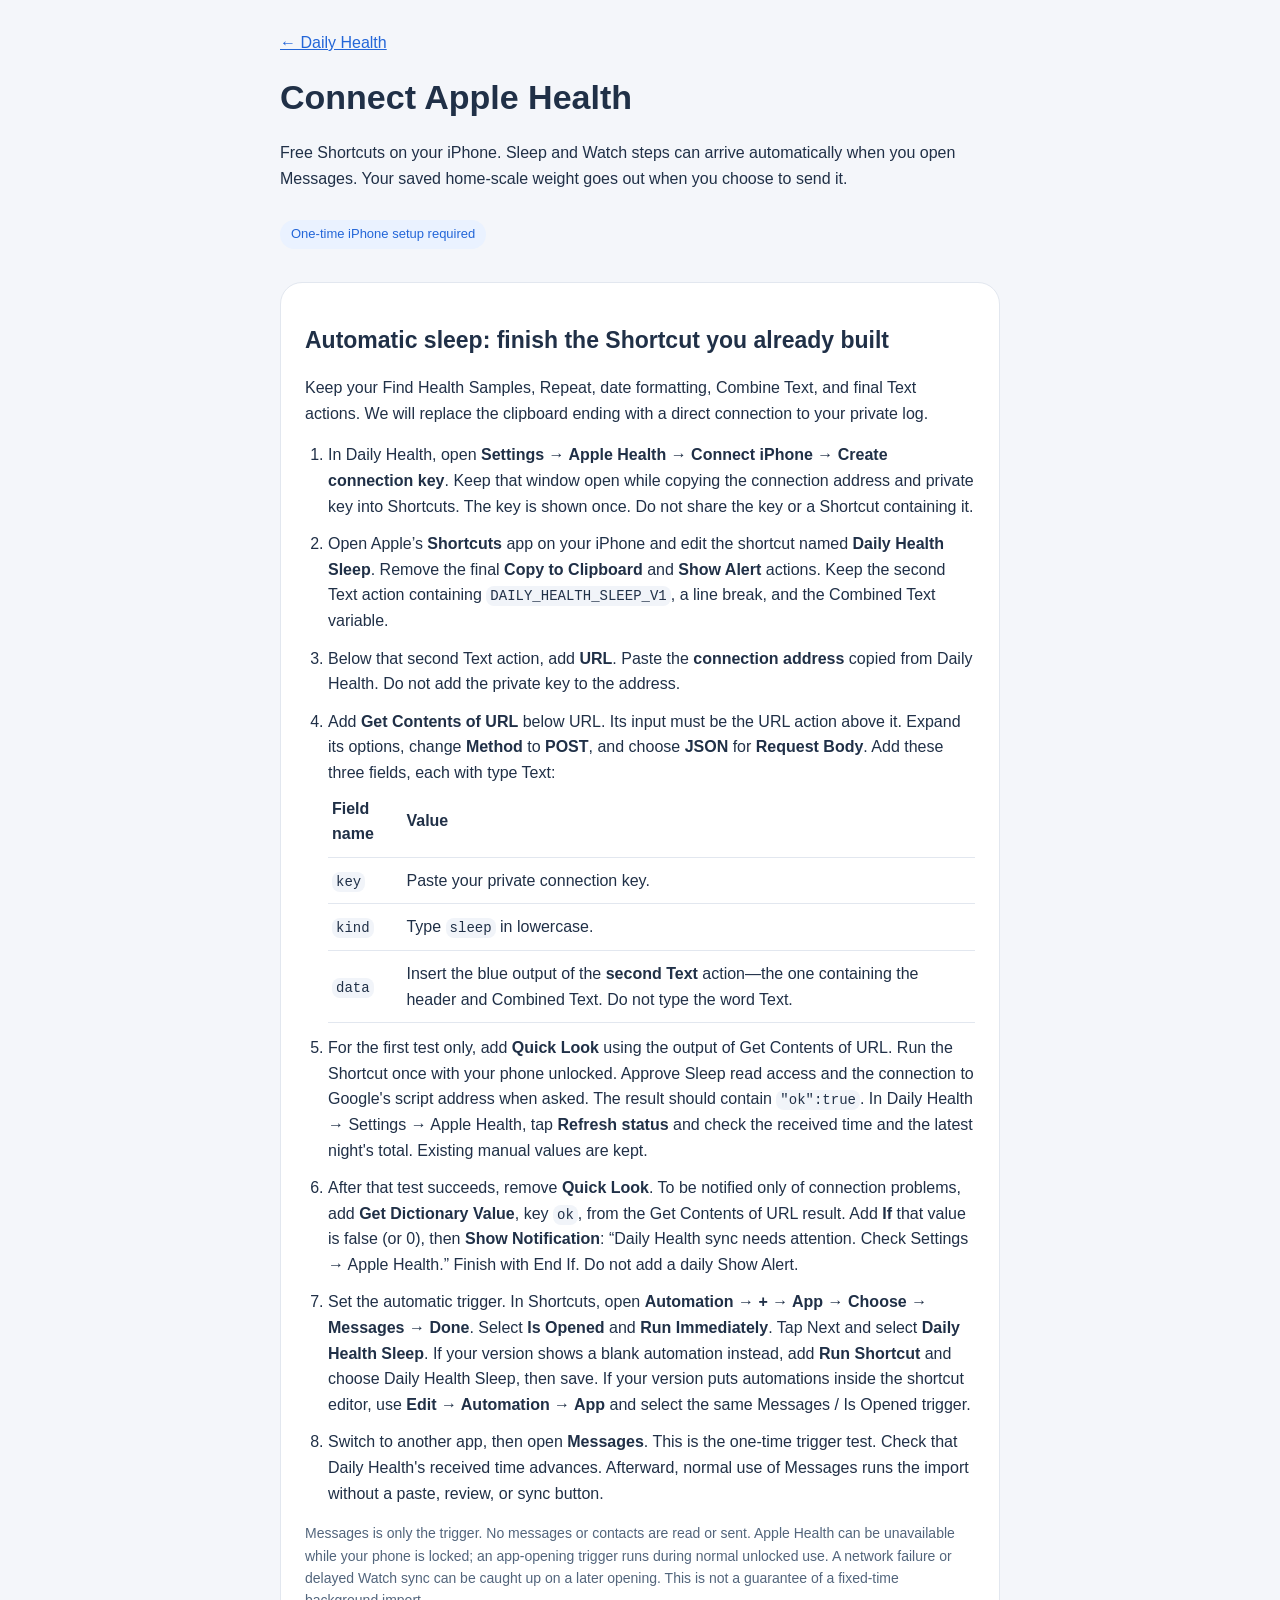
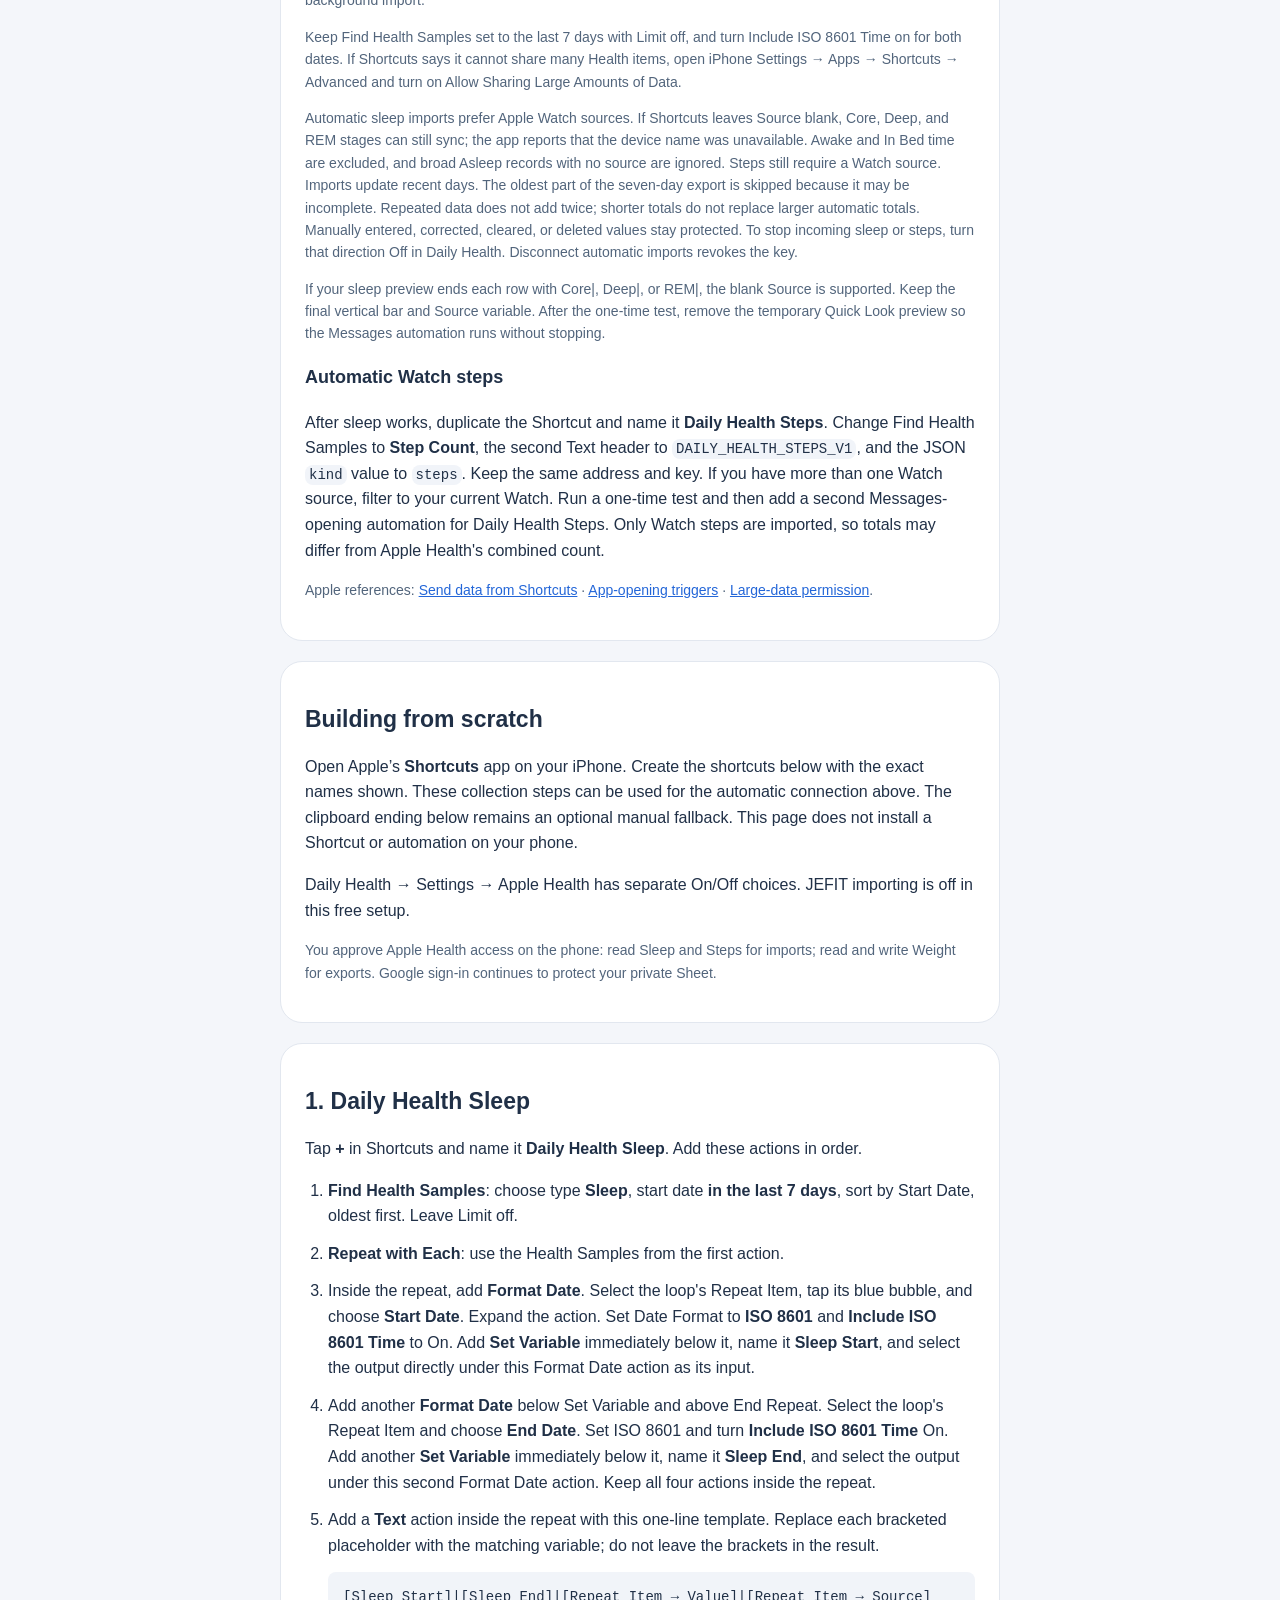
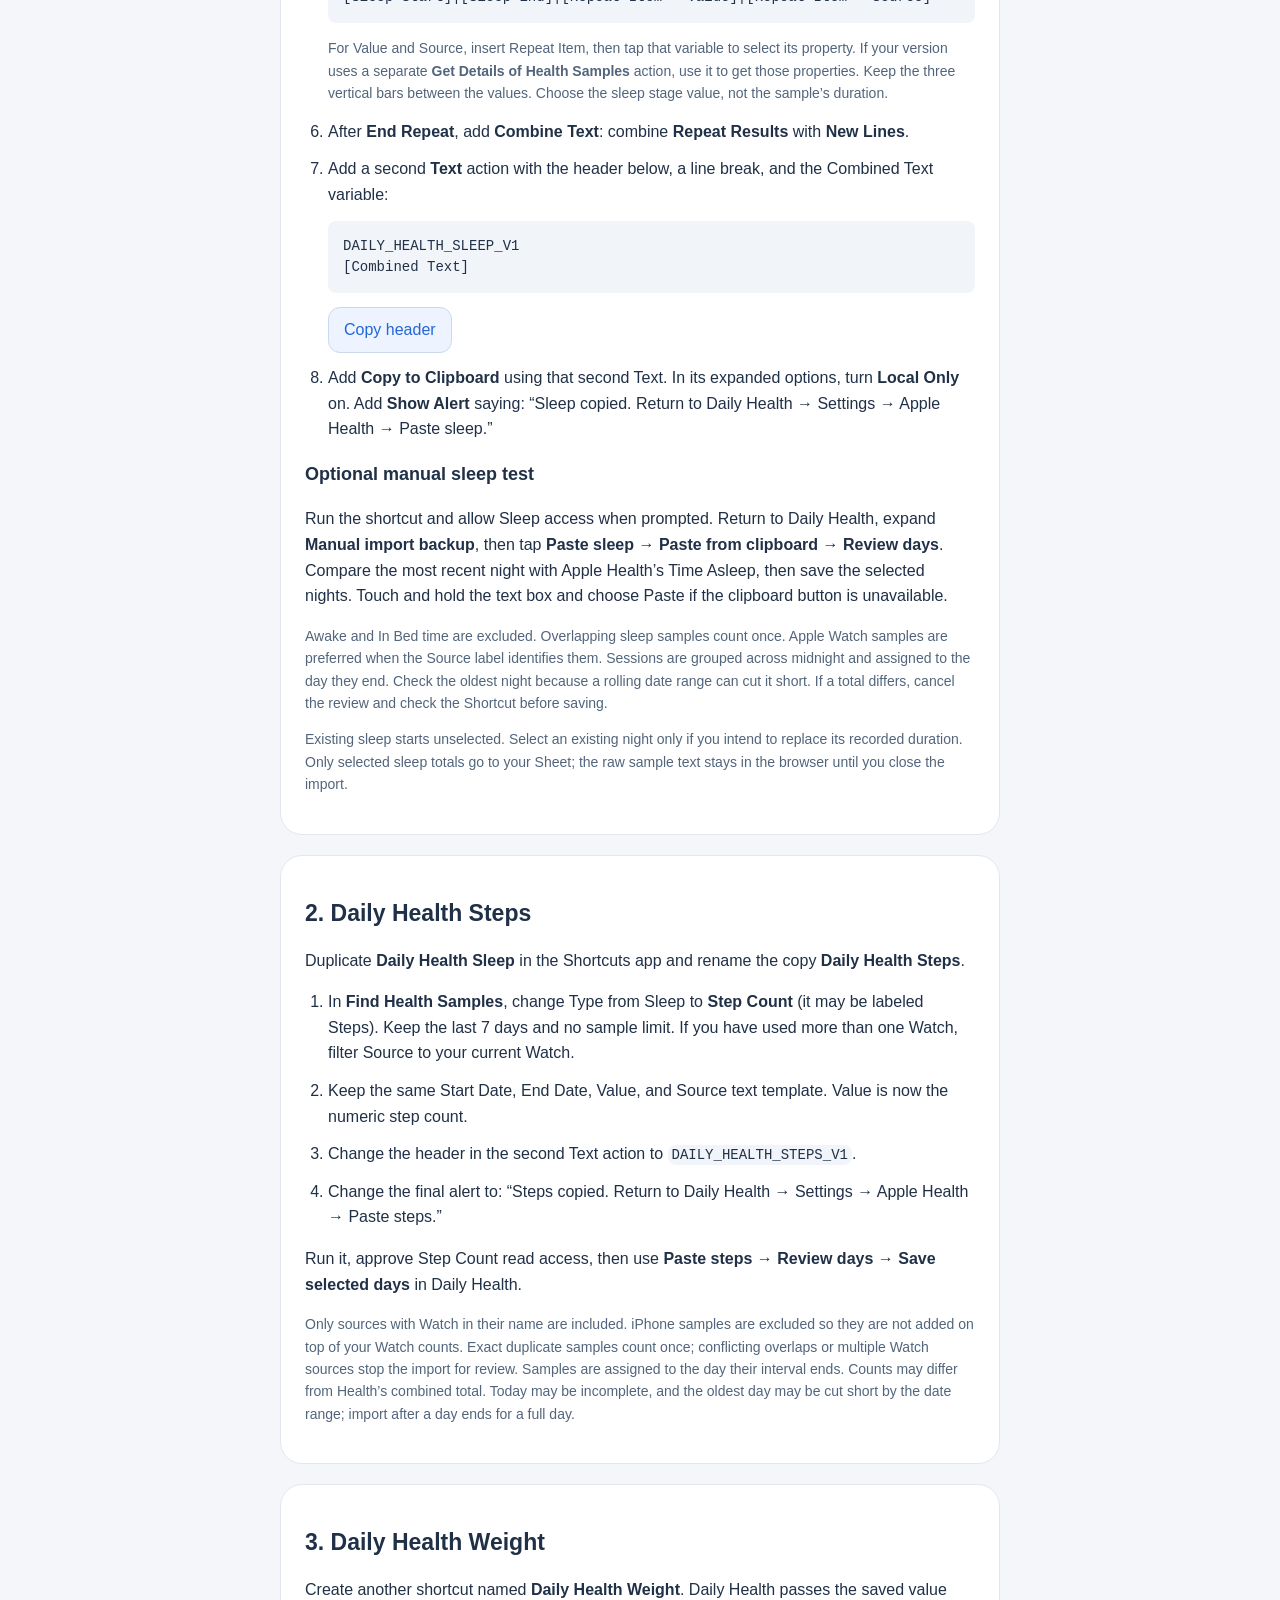
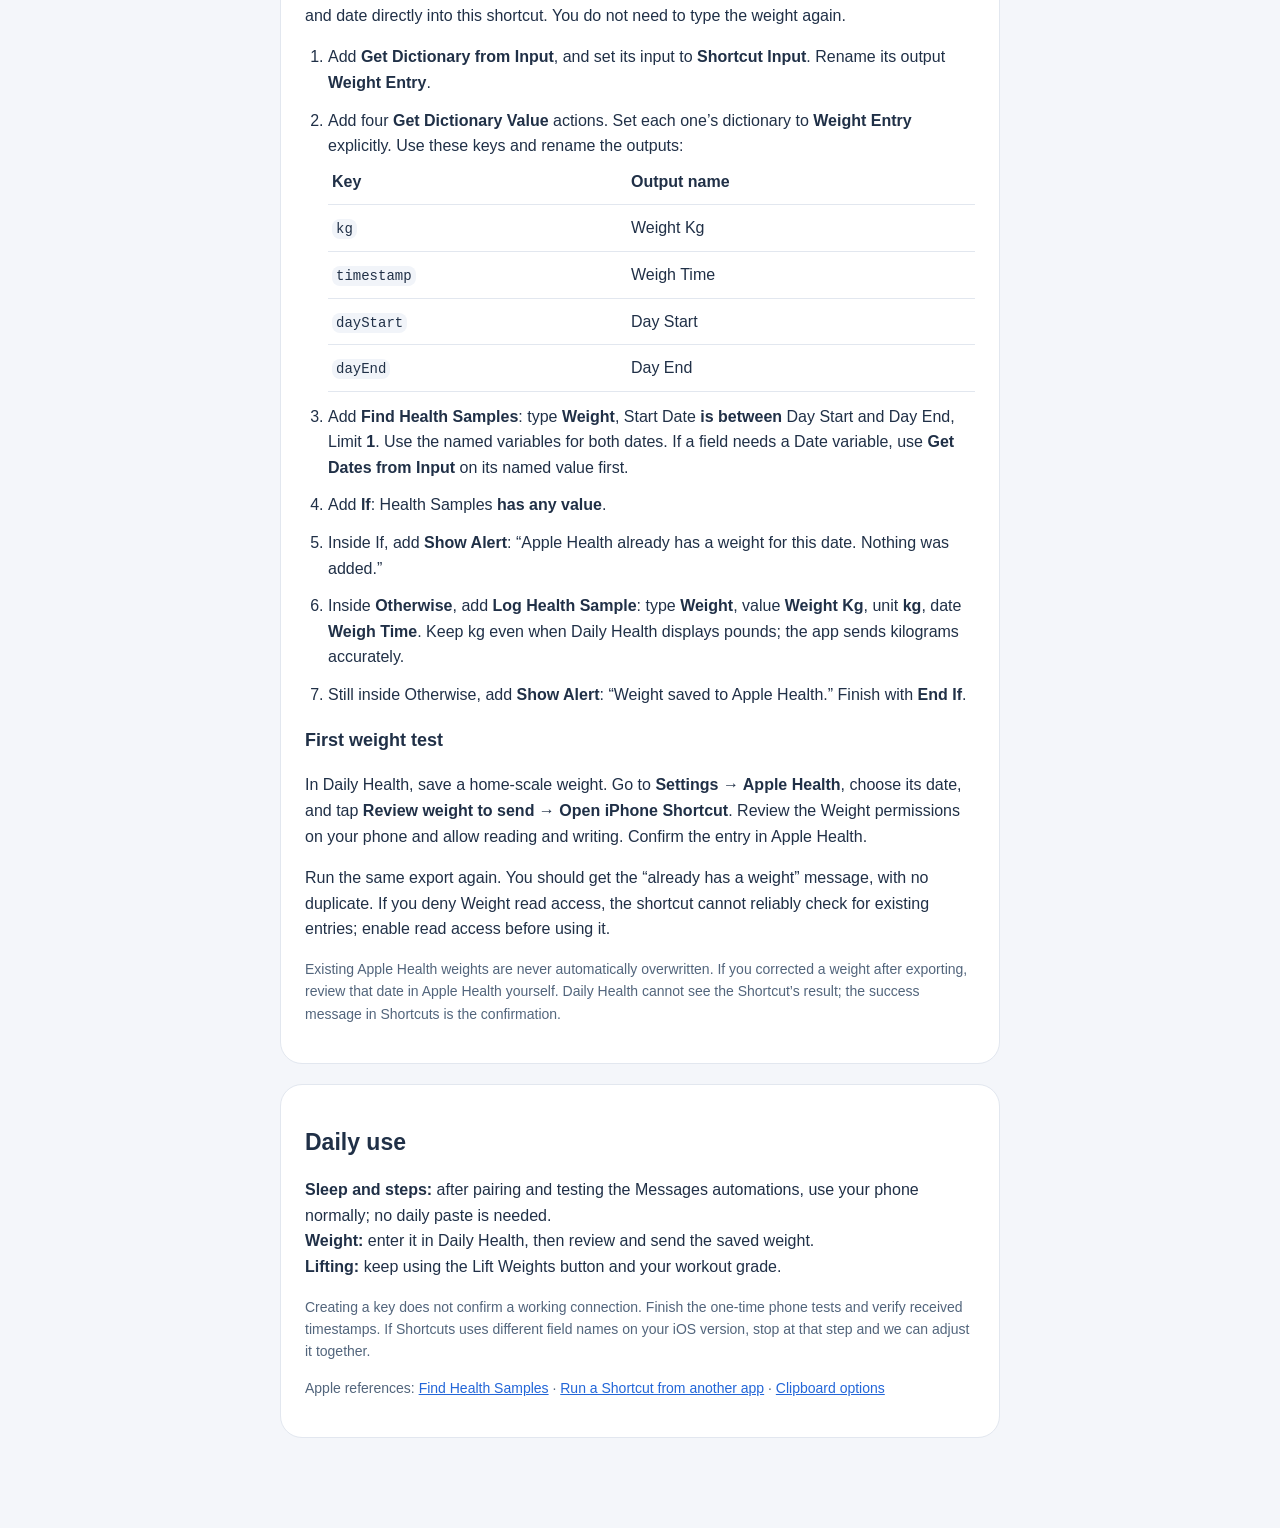
==== commit c804def1: "Support automatic sleep stages when iPhone Shortcuts omits the source name" ====
--- a/apple-health-setup.html
+++ b/apple-health-setup.html
@@ -9,18 +9,18 @@
 <body><main><a href="/">← Daily Health</a><h1>Connect Apple Health</h1><p>Free Shortcuts on your iPhone. Sleep and Watch steps can arrive automatically when you open Messages. Your saved home-scale weight goes out when you choose to send it.</p><p class="tag">One-time iPhone setup required</p>
 <section id="automatic"><h2>Automatic sleep: finish the Shortcut you already built</h2><p>Keep your Find Health Samples, Repeat, date formatting, Combine Text, and final Text actions. We will replace the clipboard ending with a direct connection to your private log.</p>
 <ol><li>In Daily Health, open <strong>Settings → Apple Health → Connect iPhone → Create connection key</strong>. Keep that window open while copying the connection address and private key into Shortcuts. The key is shown once. Do not share the key or a Shortcut containing it.</li>
-<li>In <strong>Daily Health Sleep</strong>, remove the final <strong>Copy to Clipboard</strong> and <strong>Show Alert</strong> actions. Keep the second Text action containing <code>DAILY_HEALTH_SLEEP_V1</code>, a line break, and the Combined Text variable.</li>
+<li>Open Apple’s <strong>Shortcuts</strong> app on your iPhone and edit the shortcut named <strong>Daily Health Sleep</strong>. Remove the final <strong>Copy to Clipboard</strong> and <strong>Show Alert</strong> actions. Keep the second Text action containing <code>DAILY_HEALTH_SLEEP_V1</code>, a line break, and the Combined Text variable.</li>
 <li>Below that second Text action, add <strong>URL</strong>. Paste the <strong>connection address</strong> copied from Daily Health. Do not add the private key to the address.</li>
 <li>Add <strong>Get Contents of URL</strong> below URL. Its input must be the URL action above it. Expand its options, change <strong>Method</strong> to <strong>POST</strong>, and choose <strong>JSON</strong> for <strong>Request Body</strong>. Add these three fields, each with type Text:
 <table><tr><th>Field name</th><th>Value</th></tr><tr><td><code>key</code></td><td>Paste your private connection key.</td></tr><tr><td><code>kind</code></td><td>Type <code>sleep</code> in lowercase.</td></tr><tr><td><code>data</code></td><td>Insert the blue output of the <strong>second Text</strong> action—the one containing the header and Combined Text. Do not type the word Text.</td></tr></table></li>
-<li>For the first test only, add <strong>Show Result</strong> using the output of Get Contents of URL. Run the Shortcut once with your phone unlocked. Approve Sleep read access and the connection to Google's script address when asked. The result should contain <code>"ok":true</code>. In Daily Health → Settings → Apple Health, tap <strong>Refresh status</strong> and check the received time and the latest night's total. Existing manual values are kept.</li>
-<li>After that test succeeds, remove <strong>Show Result</strong>. To be notified only of connection problems, add <strong>Get Dictionary Value</strong>, key <code>ok</code>, from the Get Contents of URL result. Add <strong>If</strong> that value is false (or 0), then <strong>Show Notification</strong>: “Daily Health sync needs attention. Check Settings → Apple Health.” Finish with End If. Do not add a daily Show Alert.</li>
+<li>For the first test only, add <strong>Quick Look</strong> using the output of Get Contents of URL. Run the Shortcut once with your phone unlocked. Approve Sleep read access and the connection to Google's script address when asked. The result should contain <code>"ok":true</code>. In Daily Health → Settings → Apple Health, tap <strong>Refresh status</strong> and check the received time and the latest night's total. Existing manual values are kept.</li>
+<li>After that test succeeds, remove <strong>Quick Look</strong>. To be notified only of connection problems, add <strong>Get Dictionary Value</strong>, key <code>ok</code>, from the Get Contents of URL result. Add <strong>If</strong> that value is false (or 0), then <strong>Show Notification</strong>: “Daily Health sync needs attention. Check Settings → Apple Health.” Finish with End If. Do not add a daily Show Alert.</li>
 <li>Set the automatic trigger. In Shortcuts, open <strong>Automation → + → App → Choose → Messages → Done</strong>. Select <strong>Is Opened</strong> and <strong>Run Immediately</strong>. Tap Next and select <strong>Daily Health Sleep</strong>. If your version shows a blank automation instead, add <strong>Run Shortcut</strong> and choose Daily Health Sleep, then save. If your version puts automations inside the shortcut editor, use <strong>Edit → Automation → App</strong> and select the same Messages / Is Opened trigger.</li>
 <li>Switch to another app, then open <strong>Messages</strong>. This is the one-time trigger test. Check that Daily Health's received time advances. Afterward, normal use of Messages runs the import without a paste, review, or sync button.</li></ol>
 <p class="note">Messages is only the trigger. No messages or contacts are read or sent. Apple Health can be unavailable while your phone is locked; an app-opening trigger runs during normal unlocked use. A network failure or delayed Watch sync can be caught up on a later opening. This is not a guarantee of a fixed-time background import.</p>
 <p class="note">Keep Find Health Samples set to the last 7 days with Limit off, and turn Include ISO 8601 Time on for both dates. If Shortcuts says it cannot share many Health items, open iPhone Settings → Apps → Shortcuts → Advanced and turn on Allow Sharing Large Amounts of Data.</p>
-<p class="note">Automatic imports accept Apple Watch samples and update recent days. The oldest part of the seven-day export is skipped because it may be incomplete. Repeated data does not add twice; shorter totals do not replace larger automatic totals. Manually entered, corrected, cleared, or deleted values stay protected. To stop incoming sleep or steps, turn that direction Off in Daily Health. Disconnect automatic imports revokes the key.</p>
-<h3>Automatic Watch steps</h3><p>After sleep works, duplicate the Shortcut and name it <strong>Daily Health Steps</strong>. Change Find Health Samples to <strong>Step Count</strong>, the second Text header to <code>DAILY_HEALTH_STEPS_V1</code>, and the JSON <code>kind</code> value to <code>steps</code>. Keep the same address and key. If you have more than one Watch source, filter to your current Watch. Run a one-time test and then add a second Messages-opening automation for Daily Health Steps. Only Watch steps are imported, so totals may differ from Apple Health's combined count.</p>
+<p class="note">Automatic sleep imports prefer Apple Watch sources. If Shortcuts leaves Source blank, Core, Deep, and REM stages can still sync; the app reports that the device name was unavailable. Awake and In Bed time are excluded, and broad Asleep records with no source are ignored. Steps still require a Watch source. Imports update recent days. The oldest part of the seven-day export is skipped because it may be incomplete. Repeated data does not add twice; shorter totals do not replace larger automatic totals. Manually entered, corrected, cleared, or deleted values stay protected. To stop incoming sleep or steps, turn that direction Off in Daily Health. Disconnect automatic imports revokes the key.</p>
+<p class="note">If your sleep preview ends each row with Core|, Deep|, or REM|, the blank Source is supported. Keep the final vertical bar and Source variable. After the one-time test, remove the temporary Quick Look preview so the Messages automation runs without stopping.</p><h3>Automatic Watch steps</h3><p>After sleep works, duplicate the Shortcut and name it <strong>Daily Health Steps</strong>. Change Find Health Samples to <strong>Step Count</strong>, the second Text header to <code>DAILY_HEALTH_STEPS_V1</code>, and the JSON <code>kind</code> value to <code>steps</code>. Keep the same address and key. If you have more than one Watch source, filter to your current Watch. Run a one-time test and then add a second Messages-opening automation for Daily Health Steps. Only Watch steps are imported, so totals may differ from Apple Health's combined count.</p>
 <p class="note">Apple references: <a href="https://support.apple.com/guide/shortcuts/apd58d46713f/ios">Send data from Shortcuts</a> · <a href="https://support.apple.com/guide/shortcuts/apde31e9638b/ios">App-opening triggers</a> · <a href="https://support.apple.com/guide/shortcuts/apd961a4fc65/ios">Large-data permission</a>.</p></section>
 <section><h2>Building from scratch</h2><p>Open Apple’s <strong>Shortcuts</strong> app on your iPhone. Create the shortcuts below with the exact names shown. These collection steps can be used for the automatic connection above. The clipboard ending below remains an optional manual fallback. This page does not install a Shortcut or automation on your phone.</p><p>Daily Health → Settings → Apple Health has separate On/Off choices. JEFIT importing is off in this free setup.</p><p class="note">You approve Apple Health access on the phone: read Sleep and Steps for imports; read and write Weight for exports. Google sign-in continues to protect your private Sheet.</p></section>
 <section id="sleep"><h2>1. Daily Health Sleep</h2><p>Tap <strong>+</strong> in Shortcuts and name it <strong>Daily Health Sleep</strong>. Add these actions in order.</p>
